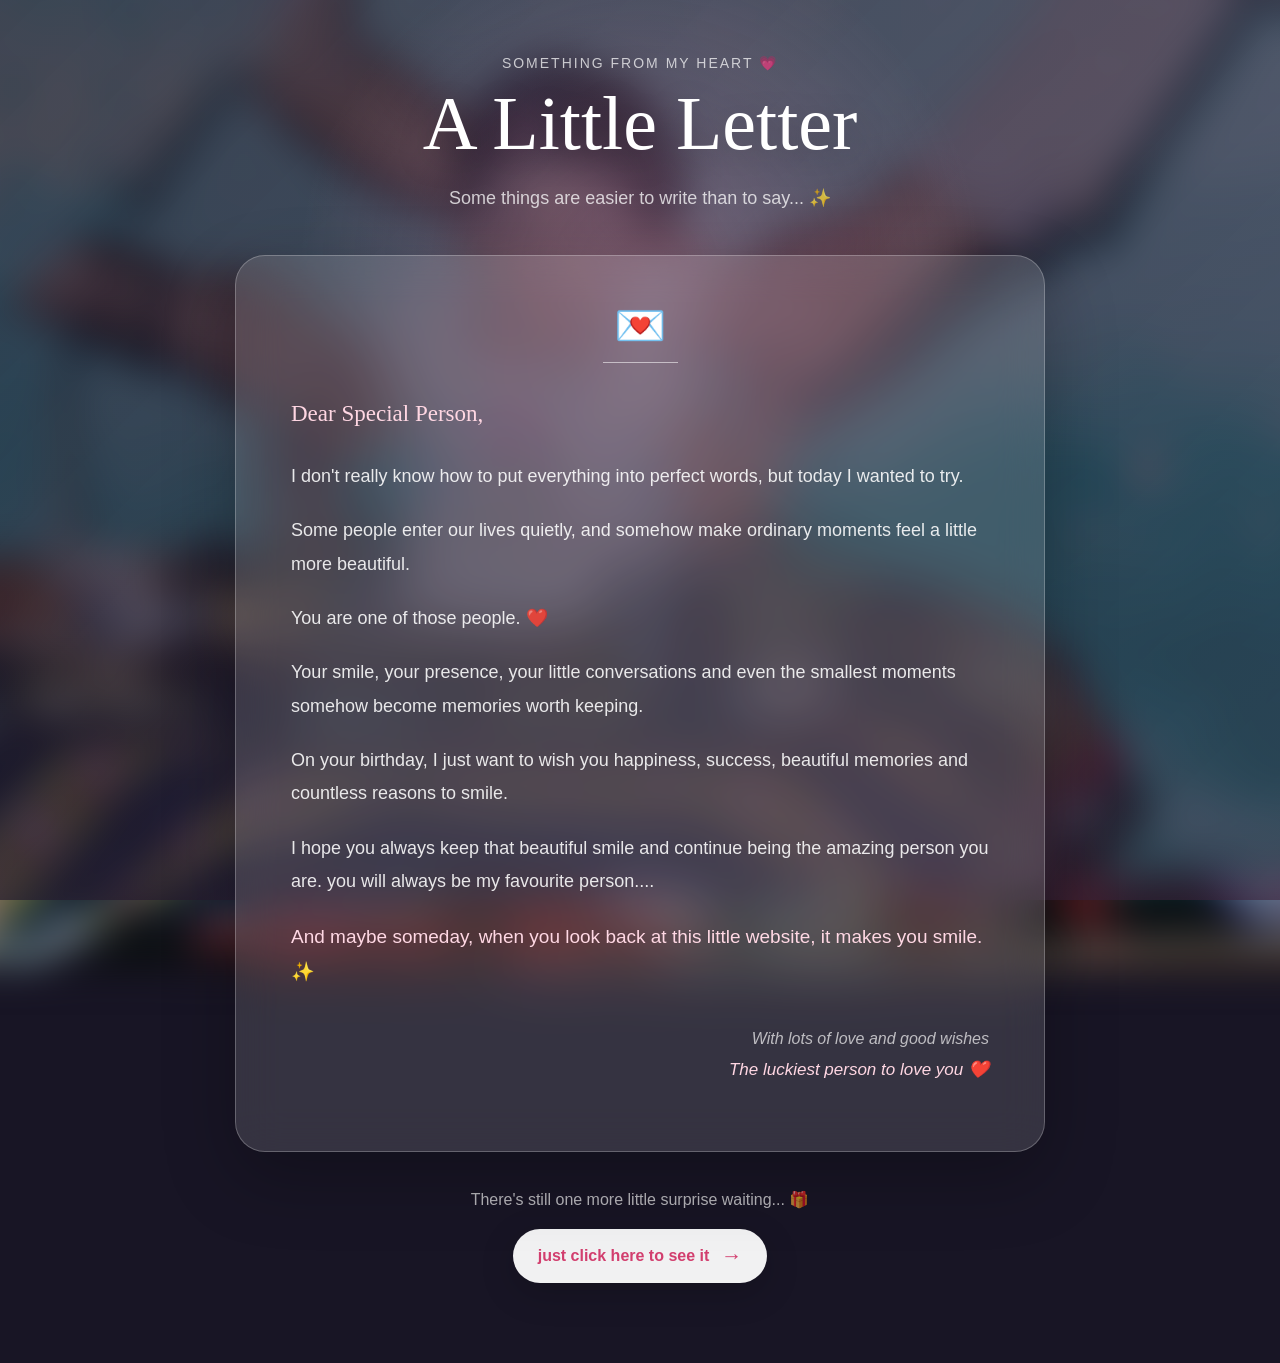
==== letter.html @ af675324 "Add files via upload" ====
<!DOCTYPE html>
<html lang="en">

<head>
    <meta charset="UTF-8">
    <meta name="viewport" content="width=device-width, initial-scale=1.0">

    <title>A Little Letter For You 💌</title>

    <link rel="stylesheet" href="style.css">
</head>

<body class="letter-page">

    <!-- Background -->
    <div class="letter-bg" style="background-image: url('images/6th.jpeg'); background-size: cover;"></div>
    <div class="letter-overlay"></div>

    <!-- Floating particles -->
    <div class="letter-particles">
        <span>♡</span>
        <span>✦</span>
        <span>♥</span>
        <span>✧</span>
        <span>♡</span>
        <span>✦</span>
        <span>♥</span>
        <span>✧</span>
        <span>♡</span>
    </div>


    <main class="letter-page-content">

        <p class="letter-small">
            Something from my heart 💗
        </p>

        <h1 class="letter-title">
            A Little Letter
        </h1>

        <p class="letter-subtitle">
            Some things are easier to write than to say... ✨
        </p>


        <!-- Letter Card -->

        <div class="letter-card-new">

            <div class="letter-top-icon">
                💌
            </div>

            <div class="letter-line"></div>

            <p class="dear-text">
                Dear Special Person,
            </p>

            <p>
                I don't really know how to put everything
                into perfect words, but today I wanted to try.
            </p>

            <p>
                Some people enter our lives quietly,
                and somehow make ordinary moments feel
                a little more beautiful.
            </p>

            <p>
                You are one of those people. ❤️
            </p>

            <p>
                Your smile, your presence, your little
                conversations and even the smallest moments
                somehow become memories worth keeping.
            </p>

            <p>
                On your birthday, I just want to wish you
                happiness, success, beautiful memories and
                countless reasons to smile.
            </p>

            <p>
                I hope you always keep that beautiful smile
                and continue being the amazing person you are.
                you will always be my favourite person....
            </p>

            <p class="special-text">
                And maybe someday, when you look back at
                this little website, it makes you smile. ✨
            </p>

            <p class="signature-new">
                With lots of love and  good wishes<br>
                <span>The luckiest person to love you ❤️</span>
            </p>

        </div>


        <!-- Continue -->

        <div class="letter-next">

            <p>
                There's still one more little surprise waiting... 🎁
            </p>

            <a href="surprise.html" class="letter-next-btn">
                just click here to see it
                <span>→</span>
            </a>

        </div>

    </main>

</body>
</html>
---- style.css ----
* {
    margin: 0;
    padding: 0;
    box-sizing: border-box;
}

body {
    min-height: 100vh;
    display: flex;
    justify-content: center;
    align-items: center;

    background: linear-gradient(135deg, #ff758c, #ff7eb3);

    font-family: Arial, sans-serif;

    color: white;
    text-align: center;
    
    overflow-x: hidden;
    overflow-y: auto;
    
}

.container {
    width: 90%;
    max-width: 700px;
}

.small-text {
    font-size: 18px;
    margin-bottom: 20px;
}

h1 {
    font-size: 70px;
    margin-bottom: 10px;
}

h2 {
    font-size: 32px;
    margin-bottom: 25px;
}

.message {
    font-size: 20px;
    line-height: 1.6;
    margin-bottom: 35px;
}

.btn {
    display: inline-block;

    padding: 15px 30px;

    background: white;
    color: #ff4f81;

    text-decoration: none;

    border-radius: 30px;

    font-size: 18px;
    font-weight: bold;

    transition: 0.3s;
}

.btn:hover {
    transform: scale(1.1);
}

/* =================================
   MEMORY STORY PAGE
================================= */

.story-page {
    min-height: 100vh;
    display: block;

    background: #f4f9ff;

    color: #30445b;

    overflow-x: hidden;
    overflow-y: auto;

    position: relative;
}


/* Main container */

.story-container {
    width: 92%;
    max-width: 1250px;

    margin: auto;

    padding: 55px 20px 80px;
}


/* Heading */

.story-subtitle {
    text-align: center;

    font-size: 18px;

    color: #8b9bad;

    margin-bottom: 10px;
}

.story-title {
    text-align: center;

    font-size: 64px;

    color: #2d435d;

    margin-bottom: 70px;

    letter-spacing: -2px;
}


/* Timeline */

.timeline {
    position: relative;
}


/* Center line */

.timeline::before {
    content: "";

    position: absolute;

    left: 50%;

    top: 0;
    bottom: 0;

    width: 2px;

    background: rgba(255, 158, 184, 0.35);

    transform: translateX(-50%);
}


/* Individual story */

.story-item {

    display: grid;

    grid-template-columns: 1fr 1fr;

    gap: 70px;

    align-items: center;

    min-height: 330px;

    position: relative;

    margin-bottom: 50px;
}


/* Reverse layout */

.story-item.reverse {
    direction: rtl;
}

.story-item.reverse > * {
    direction: ltr;
}


/* Photo */

.story-photo {
    position: relative;
    

    z-index: 2;
}

.story-photo img {

    width: 200%;

    height: 380px;
    max-width: 500px;

    object-fit: cover;

    display: block;

    border-radius: 18px;

    border: 6px solid rgba(255, 255, 255, 0.9);

    box-shadow:
        0 20px 40px rgba(63, 82, 102, 0.16);

    transition: 0.4s ease;
}

.story-photo img:hover {

    transform: scale(1.025) rotate(-1deg);

    box-shadow:
        0 25px 50px rgba(63, 82, 102, 0.22);
}


/* Content */

.story-content {

    padding: 20px 10px;

    position: relative;

    z-index: 2;
}

.story-number {

    display: inline-block;

    color: #ff9db9;

    font-size: 18px;

    font-weight: bold;

    margin-bottom: 8px;
}

.story-content h2 {

    color: #ff9fb9;

    font-size: 32px;

    margin-bottom: 12px;
}

.story-content p {

    color: #30445b;

    font-size: 18px;

    line-height: 1.7;

    max-width: 480px;
}


/* Center timeline dot */

.story-item::after {

    content: "❤";

    position: absolute;

    left: 50%;

    top: 50%;

    transform: translate(-50%, -50%);

    width: 42px;

    height: 42px;

    display: flex;

    align-items: center;

    justify-content: center;

    border-radius: 50%;

    background: #fff;

    color: #ff9fb9;

    box-shadow:
        0 8px 25px rgba(63, 82, 102, 0.13);

    font-size: 15px;

    z-index: 5;
}


/* Bottom */

.story-next {

    text-align: center;

    margin-top: 30px;
}

.story-next p {

    font-size: 21px;

    color: #094487;

    margin-bottom: 25px;
}


/* Floating petals */

.petals {

    position: fixed;

    inset: 0;

    overflow: hidden;

    pointer-events: none;

    z-index: 1;
}

.petals span {

    position: absolute;

    font-size: 25px;

    opacity: 0.65;

    animation: floatPetal linear infinite;
}


/* Different positions */

.petals span:nth-child(1) {
    left: 5%;
    animation-duration: 13s;
}

.petals span:nth-child(2) {
    left: 15%;
    animation-duration: 16s;
}

.petals span:nth-child(3) {
    left: 28%;
    animation-duration: 12s;
}

.petals span:nth-child(4) {
    left: 40%;
    animation-duration: 17s;
}

.petals span:nth-child(5) {
    left: 52%;
    animation-duration: 14s;
}

.petals span:nth-child(6) {
    left: 64%;
    animation-duration: 19s;
}

.petals span:nth-child(7) {
    left: 74%;
    animation-duration: 15s;
}

.petals span:nth-child(8) {
    left: 84%;
    animation-duration: 18s;
}

.petals span:nth-child(9) {
    left: 92%;
    animation-duration: 13s;
}

.petals span:nth-child(10) {
    left: 34%;
    animation-duration: 20s;
}


/* Animation */

@keyframes floatPetal {

    0% {
        transform:
            translateY(-100px)
            rotate(0deg);

        opacity: 0;
    }

    15% {
        opacity: 0.7;
    }

    50% {
        transform:
            translateY(50vh)
            translateX(40px)
            rotate(180deg);
    }

    100% {
        transform:
            translateY(110vh)
            translateX(-50px)
            rotate(360deg);

        opacity: 0;
    }
}


/* Mobile */

@media (max-width: 800px) {

    .story-title {
        font-size: 42px;
    }

    .timeline::before {
        display: none;
    }

    .story-item,
    .story-item.reverse {

        grid-template-columns: 1fr;

        gap: 20px;

        direction: ltr;

        margin-bottom: 60px;
    }

    .story-item::after {
        display: none;
    }

    .story-photo img {
        height: 300px;
    }

    .story-content {
        text-align: center;
    }

    .story-content p {
        margin: auto;
    }
}

/*========================
   LETTER PAGE
========================= */
.letter-container {
    width: 90%;
    max-width: 800px;
    margin: auto;
    padding: 60px 20px;
    text-align: center;
}

.letter-container h1 {
    font-size: 48px;
    margin-bottom: 35px;
}

.letter-card {
    background: rgba(255, 255, 255, 0.15);
    border-radius: 25px;
    padding: 40px;
    margin-bottom: 40px;

    backdrop-filter: blur(12px);
    -webkit-backdrop-filter: blur(12px);

    border: 1px solid rgba(255, 255, 255, 0.25);

    text-align: left;

    line-height: 1.8;
    font-size: 18px;
}

.letter-card p {
    margin-bottom: 22px;
}

.letter-card .signature {
    text-align: right;
    margin-top: 35px;
    font-style: italic;
}

@media (max-width: 700px) {

    .letter-container h1 {
        font-size: 34px;
    }

    .letter-card {
        padding: 25px;
        font-size: 16px;
    }
}

.surprise-container {
    min-height: 100vh;
    width: 90%;
    max-width: 900px;
    margin: auto;

    display: flex;
    flex-direction: column;
    justify-content: center;
    align-items: center;

    text-align: center;
}

.surprise-container h1 {
    font-size: 48px;
    margin-bottom: 10px;
}

.surprise-hint {
    font-size: 18px;
    margin-bottom: 50px;
}

/* GIFT */

.gift {
    position: relative;
    width: 180px;
    height: 170px;

    cursor: pointer;

    animation: floating 2s ease-in-out infinite;
}

.gift-box {
    position: absolute;
    bottom: 0;
    left: 15px;

    width: 150px;
    height: 115px;

    background: #ff4f81;
    border-radius: 8px;
}

.gift-lid {
    position: absolute;
    top: 35px;
    left: 5px;

    width: 170px;
    height: 35px;

    background: #ff2f6d;
    border-radius: 8px;

    transition: 0.6s;
}

.gift-ribbon {
    position: absolute;

    left: 62px;

    width: 25px;
    height: 115px;

    background: #ffd166;
}

.gift:hover {
    transform: scale(1.05);
}

.gift-message {
    display: none;

    max-width: 650px;

    margin-top: 40px;

    padding: 30px;

    background: rgba(255, 255, 255, 0.15);

    border: 1px solid rgba(255, 255, 255, 0.25);

    border-radius: 25px;

    backdrop-filter: blur(12px);
}

.gift-message.show {
    display: block;
    animation: reveal 0.8s ease;
}

.gift-message h2 {
    font-size: 35px;
    margin-bottom: 15px;
}

.gift-message p {
    font-size: 18px;
    line-height: 1.7;
    margin-bottom: 25px;
}

@keyframes floating {

    0%, 100% {
        transform: translateY(0);
    }

    50% {
        transform: translateY(-12px);
    }
}

@keyframes reveal {

    from {
        opacity: 0;
        transform: translateY(30px);
    }

    to {
        opacity: 1;
        transform: translateY(0);
    }
}

@media (max-width: 700px) {

    .surprise-container h1 {
        font-size: 34px;
    }
}

/* =========================
   FINAL PAGE
========================= */

.final-container {
    min-height: 100vh;
    width: 90%;
    max-width: 900px;
    margin: auto;

    display: flex;
    flex-direction: column;
    justify-content: center;
    align-items: center;

    text-align: center;

    padding: 60px 20px;

    position: relative;
}

.final-container h1 {
    font-size: 65px;
    margin-bottom: 10px;
}

.final-container h2 {
    font-size: 30px;
    margin-bottom: 35px;
}

.final-message {
    max-width: 700px;

    background: rgba(255, 255, 255, 0.15);

    border: 1px solid rgba(255, 255, 255, 0.25);

    border-radius: 25px;

    padding: 35px;

    backdrop-filter: blur(12px);
    -webkit-backdrop-filter: blur(12px);

    line-height: 1.8;
    font-size: 18px;
}

.final-message p {
    margin-bottom: 20px;
}

.final-message .highlight {
    font-size: 22px;
    font-weight: bold;
}

.heart {
    font-size: 70px;

    margin: 25px 0;

    animation: heartbeat 1.3s infinite;
}

.ending {
    font-size: 17px;
    margin-bottom: 25px;
    opacity: 0.9;
}

/* FLOATING HEART */

@keyframes heartbeat {

    0% {
        transform: scale(1);
    }

    25% {
        transform: scale(1.15);
    }

    40% {
        transform: scale(1);
    }

    60% {
        transform: scale(1.15);
    }

    100% {
        transform: scale(1);
    }
}

/* STARS */

.stars {
    position: absolute;
    inset: 0;
    pointer-events: none;
}

.stars span {
    position: absolute;
    font-size: 25px;
    animation: twinkle 2s infinite ease-in-out;
}

.stars span:nth-child(1) {
    top: 15%;
    left: 12%;
}

.stars span:nth-child(2) {
    top: 25%;
    right: 15%;
}

.stars span:nth-child(3) {
    bottom: 20%;
    left: 18%;
}

.stars span:nth-child(4) {
    bottom: 25%;
    right: 18%;
}

.stars span:nth-child(5) {
    top: 10%;
    left: 50%;
}

@keyframes twinkle {

    0%, 100% {
        opacity: 0.3;
        transform: scale(0.8);
    }

    50% {
        opacity: 1;
        transform: scale(1.2);
    }
}

@media (max-width: 700px) {

    .final-container h1 {
        font-size: 42px;
    }

    .final-container h2 {
        font-size: 24px;
    }

    .final-message {
        padding: 25px;
        font-size: 16px;
    }

    .final-message .highlight {
        font-size: 19px;
    }
}

/* =========================================
   PREMIUM HOME / INDEX PAGE
========================================= */

.home-page {
    min-height: 100vh;
    margin: 0;

    display: block;

    position: relative;

    

    background: #111827;
}


/* =========================================
   BLURRED BACKGROUND
========================================= */

.home-background {
    position: fixed;
    inset: -30px;

    background-image: url("../images/hero-bg.jpg");

    background-size: cover;
    background-position: center;

    filter: blur(14px);

    transform: scale(1.08);

    z-index: 0;
}


/* Dark + soft overlay */

.home-overlay {
    position: fixed;
    inset: 0;

    background:
        linear-gradient(
            135deg,
            rgba(16, 24, 40, 0.55),
            rgba(67, 40, 73, 0.35)
        );

    z-index: 1;
}


/* =========================================
   CENTER CONTENT
========================================= */

.home-content {
    position: relative;

    z-index: 5;

    min-height: 100vh;

    display: flex;

    justify-content: center;
    align-items: center;

    padding: 30px;
}


/* =========================================
   GLASS CARD
========================================= */

.home-card {
    width: min(700px, 92vw);

    padding: 55px 50px;

    text-align: center;

    border-radius: 32px;

    background:
        rgba(255, 255, 255, 0.12);

    border:
        1px solid rgba(255, 255, 255, 0.24);

    backdrop-filter: blur(22px);
    -webkit-backdrop-filter: blur(22px);

    box-shadow:
        0 25px 70px rgba(0, 0, 0, 0.28);

    animation: homeCardIn 1.2s ease;
}


/* =========================================
   SMALL TEXT
========================================= */

.home-small {
    margin: 0 0 18px;

    color: rgba(255, 255, 255, 0.82);

    font-size: 15px;

    letter-spacing: 1.5px;

    text-transform: uppercase;
}


/* =========================================
   HEART
========================================= */

.tiny-heart {
    font-size: 28px;

    color: #ffd5e0;

    margin-bottom: 8px;

    animation: heartbeat 1.8s infinite;
}


/* =========================================
   HEADING
========================================= */

.home-card h1 {
    margin: 0;

    color: #ffffff;

    font-family:
        Georgia,
        "Times New Roman",
        serif;

    font-size: clamp(48px, 7vw, 82px);

    font-weight: 600;

    line-height: 1.05;

    letter-spacing: -2px;

    text-shadow:
        0 8px 30px rgba(0, 0, 0, 0.18);
}


.home-card h2 {
    margin: 18px 0 0;

    color: #ffd8e4;

    font-size: clamp(22px, 3vw, 31px);

    font-weight: 400;
}


/* =========================================
   DIVIDER
========================================= */

.divider {

    width: 80px;
    height: 1px;

    margin: 28px auto;

    background:
        rgba(255, 255, 255, 0.65);
}


/* =========================================
   MESSAGE
========================================= */

.home-message {

    max-width: 550px;

    margin: 0 auto;

    color:
        rgba(255, 255, 255, 0.88);

    font-size: 18px;

    line-height: 1.8;
}


.home-message.second {

    margin-top: 10px;

    color:
        rgba(255, 255, 255, 0.72);
}


/* =========================================
   BUTTON
========================================= */

.home-btn {

    display: inline-flex;

    align-items: center;

    gap: 12px;

    margin-top: 35px;

    padding: 15px 24px;

    border-radius: 999px;

    color: #2d2530;

    background: rgba(255, 255, 255, 0.92);

    text-decoration: none;

    font-size: 16px;

    font-weight: 600;

    box-shadow:
        0 10px 35px rgba(0, 0, 0, 0.18);

    transition:
        transform 0.3s ease,
        box-shadow 0.3s ease,
        background 0.3s ease;
}


.home-btn:hover {

    transform:
        translateY(-4px)
        scale(1.02);

    box-shadow:
        0 16px 40px rgba(0, 0, 0, 0.25);

    background: #ffffff;
}


.btn-arrow {

    font-size: 20px;

    transition:
        transform 0.3s ease;
}


.home-btn:hover .btn-arrow {

    transform:
        translateX(5px);
}


/* =========================================
   FOOTER TEXT
========================================= */

.home-footer {

    margin-top: 30px;

    color:
        rgba(255, 255, 255, 0.58);

    font-size: 13px;

    letter-spacing: 1px;
}


/* =========================================
   FLOATING HEARTS
========================================= */

.floating-hearts {

    position: fixed;

    inset: 0;

    overflow: hidden;

    pointer-events: none;

    z-index: 3;
}


.floating-hearts span {

    position: absolute;

    bottom: -50px;

    color:
        rgba(255, 210, 225, 0.65);

    font-size: 22px;

    animation:
        floatHeart linear infinite;
}


.floating-hearts span:nth-child(1) {
    left: 7%;
    animation-duration: 12s;
    animation-delay: 0s;
}

.floating-hearts span:nth-child(2) {
    left: 19%;
    animation-duration: 16s;
    animation-delay: 3s;
}

.floating-hearts span:nth-child(3) {
    left: 33%;
    animation-duration: 13s;
    animation-delay: 5s;
}

.floating-hearts span:nth-child(4) {
    left: 47%;
    animation-duration: 18s;
    animation-delay: 1s;
}

.floating-hearts span:nth-child(5) {
    left: 61%;
    animation-duration: 14s;
    animation-delay: 4s;
}

.floating-hearts span:nth-child(6) {
    left: 73%;
    animation-duration: 17s;
    animation-delay: 2s;
}

.floating-hearts span:nth-child(7) {
    left: 84%;
    animation-duration: 15s;
    animation-delay: 6s;
}

.floating-hearts span:nth-child(8) {
    left: 93%;
    animation-duration: 12s;
    animation-delay: 7s;
}


@keyframes floatHeart {

    0% {
        transform:
            translateY(0)
            rotate(0deg);

        opacity: 0;
    }

    15% {
        opacity: 0.7;
    }

    50% {

        transform:
            translateY(-50vh)
            translateX(30px)
            rotate(25deg);
    }

    100% {

        transform:
            translateY(-110vh)
            translateX(-30px)
            rotate(-25deg);

        opacity: 0;
    }
}


/* =========================================
   BOTTOM GLOW
========================================= */

.bottom-glow {

    position: fixed;

    width: 500px;
    height: 250px;

    left: 50%;
    bottom: -180px;

    transform:
        translateX(-50%);

    background:
        rgba(255, 180, 205, 0.45);

    filter: blur(80px);

    pointer-events: none;

    z-index: 2;
}


/* =========================================
   ENTRY ANIMATION
========================================= */

@keyframes homeCardIn {

    from {

        opacity: 0;

        transform:
            translateY(30px)
            scale(0.97);
    }

    to {

        opacity: 1;

        transform:
            translateY(0)
            scale(1);
    }
}


/* =========================================
   HEARTBEAT
========================================= */

@keyframes heartbeat {

    0%, 100% {
        transform: scale(1);
    }

    15% {
        transform: scale(1.18);
    }

    30% {
        transform: scale(1);
    }

    45% {
        transform: scale(1.15);
    }
}


/* =========================================
   MOBILE
========================================= */

@media (max-width: 650px) {

    .home-content {
        padding: 18px;
    }

    .home-card {
        padding: 40px 25px;
        border-radius: 25px;
    }

    .home-message {
        font-size: 16px;
    }

    .home-small {
        font-size: 12px;
    }

    .home-btn {
        padding: 14px 20px;
    }
}* {
    margin: 0;
    padding: 0;
    box-sizing: border-box;
}

body {
    min-height: 100vh;
    display: flex;
    justify-content: center;
    align-items: center;

    background: linear-gradient(135deg, #ff758c, #ff7eb3);

    font-family: Arial, sans-serif;

    color: white;
    text-align: center;
    
    overflow-x: hidden;
    overflow-y: auto;
    
}

.container {
    width: 90%;
    max-width: 700px;
}

.small-text {
    font-size: 18px;
    margin-bottom: 20px;
}

h1 {
    font-size: 70px;
    margin-bottom: 10px;
}

h2 {
    font-size: 32px;
    margin-bottom: 25px;
}

.message {
    font-size: 20px;
    line-height: 1.6;
    margin-bottom: 35px;
}

.btn {
    display: inline-block;

    padding: 15px 30px;

    background: white;
    color: #ff4f81;

    text-decoration: none;

    border-radius: 30px;

    font-size: 18px;
    font-weight: bold;

    transition: 0.3s;
}

.btn:hover {
    transform: scale(1.1);
}

/* =================================
   MEMORY STORY PAGE
================================= */

.story-page {
    min-height: 100vh;
    display: block;

    background: #f4f9ff;

    color: #30445b;

    overflow-x: hidden;
    overflow-y: auto;

    position: relative;
}


/* Main container */

.story-container {
    width: 92%;
    max-width: 1250px;

    margin: auto;

    padding: 55px 20px 80px;
}


/* Heading */

.story-subtitle {
    text-align: center;

    font-size: 18px;

    color: #8b9bad;

    margin-bottom: 10px;
}

.story-title {
    text-align: center;

    font-size: 64px;

    color: #2d435d;

    margin-bottom: 70px;

    letter-spacing: -2px;
}


/* Timeline */

.timeline {
    position: relative;
}


/* Center line */

.timeline::before {
    content: "";

    position: absolute;

    left: 50%;

    top: 0;
    bottom: 0;

    width: 2px;

    background: rgba(255, 158, 184, 0.35);

    transform: translateX(-50%);
}


/* Individual story */

.story-item {

    display: grid;

    grid-template-columns: 1fr 1fr;

    gap: 70px;

    align-items: center;

    min-height: 330px;

    position: relative;

    margin-bottom: 50px;
}


/* Reverse layout */

.story-item.reverse {
    direction: rtl;
}

.story-item.reverse > * {
    direction: ltr;
}


/* Photo */

.story-photo {
    position: relative;

    z-index: 2;
}

.story-photo img {

    width: 100%;

    height: 280px;

    object-fit: cover;

    display: block;

    border-radius: 18px;

    border: 6px solid rgba(255, 255, 255, 0.9);

    box-shadow:
        0 20px 40px rgba(63, 82, 102, 0.16);

    transition: 0.4s ease;
}

.story-photo img:hover {

    transform: scale(1.025) rotate(-1deg);

    box-shadow:
        0 25px 50px rgba(63, 82, 102, 0.22);
}


/* Content */

.story-content {

    padding: 20px 10px;

    position: relative;

    z-index: 2;
}

.story-number {

    display: inline-block;

    color: #ff9db9;

    font-size: 18px;

    font-weight: bold;

    margin-bottom: 8px;
}

.story-content h2 {

    color: #ff9fb9;

    font-size: 32px;

    margin-bottom: 12px;
}

.story-content p {

    color: #30445b;

    font-size: 18px;

    line-height: 1.7;

    max-width: 480px;
}


/* Center timeline dot */

.story-item::after {

    content: "❤";

    position: absolute;

    left: 50%;

    top: 50%;

    transform: translate(-50%, -50%);

    width: 42px;

    height: 42px;

    display: flex;

    align-items: center;

    justify-content: center;

    border-radius: 50%;

    background: #fff;

    color: #ff9fb9;

    box-shadow:
        0 8px 25px rgba(63, 82, 102, 0.13);

    font-size: 15px;

    z-index: 5;
}


/* Bottom */

.story-next {

    text-align: center;

    margin-top: 30px;
}

.story-next p {

    font-size: 21px;

    color: #60758d;

    margin-bottom: 25px;
}


/* Floating petals */

.petals {

    position: fixed;

    inset: 0;

    overflow: hidden;

    pointer-events: none;

    z-index: 1;
}

.petals span {

    position: absolute;

    font-size: 25px;

    opacity: 0.65;

    animation: floatPetal linear infinite;
}


/* Different positions */

.petals span:nth-child(1) {
    left: 5%;
    animation-duration: 13s;
}

.petals span:nth-child(2) {
    left: 15%;
    animation-duration: 16s;
}

.petals span:nth-child(3) {
    left: 28%;
    animation-duration: 12s;
}

.petals span:nth-child(4) {
    left: 40%;
    animation-duration: 17s;
}

.petals span:nth-child(5) {
    left: 52%;
    animation-duration: 14s;
}

.petals span:nth-child(6) {
    left: 64%;
    animation-duration: 19s;
}

.petals span:nth-child(7) {
    left: 74%;
    animation-duration: 15s;
}

.petals span:nth-child(8) {
    left: 84%;
    animation-duration: 18s;
}

.petals span:nth-child(9) {
    left: 92%;
    animation-duration: 13s;
}

.petals span:nth-child(10) {
    left: 34%;
    animation-duration: 20s;
}


/* Animation */

@keyframes floatPetal {

    0% {
        transform:
            translateY(-100px)
            rotate(0deg);

        opacity: 0;
    }

    15% {
        opacity: 0.7;
    }

    50% {
        transform:
            translateY(50vh)
            translateX(40px)
            rotate(180deg);
    }

    100% {
        transform:
            translateY(110vh)
            translateX(-50px)
            rotate(360deg);

        opacity: 0;
    }
}


/* Mobile */

@media (max-width: 800px) {

    .story-title {
        font-size: 42px;
    }

    .timeline::before {
        display: none;
    }

    .story-item,
    .story-item.reverse {

        grid-template-columns: 1fr;

        gap: 20px;

        direction: ltr;

        margin-bottom: 60px;
    }

    .story-item::after {
        display: none;
    }

    .story-photo img {
        height: 300px;
    }

    .story-content {
        text-align: center;
    }

    .story-content p {
        margin: auto;
    }
}

/*========================
   LETTER PAGE
========================= */
.letter-container {
    width: 90%;
    max-width: 800px;
    margin: auto;
    padding: 60px 20px;
    text-align: center;
}

.letter-container h1 {
    font-size: 48px;
    margin-bottom: 35px;
}

.letter-card {
    background: rgba(255, 255, 255, 0.15);
    border-radius: 25px;
    padding: 40px;
    margin-bottom: 40px;

    backdrop-filter: blur(12px);
    -webkit-backdrop-filter: blur(12px);

    border: 1px solid rgba(255, 255, 255, 0.25);

    text-align: left;

    line-height: 1.8;
    font-size: 18px;
}

.letter-card p {
    margin-bottom: 22px;
}

.letter-card .signature {
    text-align: right;
    margin-top: 35px;
    font-style: italic;
}

@media (max-width: 700px) {

    .letter-container h1 {
        font-size: 34px;
    }

    .letter-card {
        padding: 25px;
        font-size: 16px;
    }
}

.surprise-container {
    min-height: 100vh;
    width: 90%;
    max-width: 900px;
    margin: auto;

    display: flex;
    flex-direction: column;
    justify-content: center;
    align-items: center;

    text-align: center;
}

.surprise-container h1 {
    font-size: 48px;
    margin-bottom: 10px;
}

.surprise-hint {
    font-size: 18px;
    margin-bottom: 50px;
}

/* GIFT */

.gift {
    position: relative;
    width: 180px;
    height: 170px;

    cursor: pointer;

    animation: floating 2s ease-in-out infinite;
}

.gift-box {
    position: absolute;
    bottom: 0;
    left: 15px;

    width: 150px;
    height: 115px;

    background: #ff4f81;
    border-radius: 8px;
}

.gift-lid {
    position: absolute;
    top: 35px;
    left: 5px;

    width: 170px;
    height: 35px;

    background: #ff2f6d;
    border-radius: 8px;

    transition: 0.6s;
}

.gift-ribbon {
    position: absolute;

    left: 62px;

    width: 25px;
    height: 115px;

    background: #ffd166;
}

.gift:hover {
    transform: scale(1.05);
}

.gift-message {
    display: none;

    max-width: 650px;

    margin-top: 40px;

    padding: 30px;

    background: rgba(255, 255, 255, 0.15);

    border: 1px solid rgba(255, 255, 255, 0.25);

    border-radius: 25px;

    backdrop-filter: blur(12px);
}

.gift-message.show {
    display: block;
    animation: reveal 0.8s ease;
}

.gift-message h2 {
    font-size: 35px;
    margin-bottom: 15px;
}

.gift-message p {
    font-size: 18px;
    line-height: 1.7;
    margin-bottom: 25px;
}

@keyframes floating {

    0%, 100% {
        transform: translateY(0);
    }

    50% {
        transform: translateY(-12px);
    }
}

@keyframes reveal {

    from {
        opacity: 0;
        transform: translateY(30px);
    }

    to {
        opacity: 1;
        transform: translateY(0);
    }
}

@media (max-width: 700px) {

    .surprise-container h1 {
        font-size: 34px;
    }
}

/* =========================
   FINAL PAGE
========================= */

.final-container {
    min-height: 100vh;
    width: 90%;
    max-width: 900px;
    margin: auto;

    display: flex;
    flex-direction: column;
    justify-content: center;
    align-items: center;

    text-align: center;

    padding: 60px 20px;

    position: relative;
}

.final-container h1 {
    font-size: 65px;
    margin-bottom: 10px;
}

.final-container h2 {
    font-size: 30px;
    margin-bottom: 35px;
}

.final-message {
    max-width: 700px;

    background: rgba(255, 255, 255, 0.15);

    border: 1px solid rgba(255, 255, 255, 0.25);

    border-radius: 25px;

    padding: 35px;

    backdrop-filter: blur(12px);
    -webkit-backdrop-filter: blur(12px);

    line-height: 1.8;
    font-size: 18px;
}

.final-message p {
    margin-bottom: 20px;
}

.final-message .highlight {
    font-size: 22px;
    font-weight: bold;
}

.heart {
    font-size: 70px;

    margin: 25px 0;

    animation: heartbeat 1.3s infinite;
}

.ending {
    font-size: 17px;
    margin-bottom: 25px;
    opacity: 0.9;
}

/* FLOATING HEART */

@keyframes heartbeat {

    0% {
        transform: scale(1);
    }

    25% {
        transform: scale(1.15);
    }

    40% {
        transform: scale(1);
    }

    60% {
        transform: scale(1.15);
    }

    100% {
        transform: scale(1);
    }
}

/* STARS */

.stars {
    position: absolute;
    inset: 0;
    pointer-events: none;
}

.stars span {
    position: absolute;
    font-size: 25px;
    animation: twinkle 2s infinite ease-in-out;
}

.stars span:nth-child(1) {
    top: 15%;
    left: 12%;
}

.stars span:nth-child(2) {
    top: 25%;
    right: 15%;
}

.stars span:nth-child(3) {
    bottom: 20%;
    left: 18%;
}

.stars span:nth-child(4) {
    bottom: 25%;
    right: 18%;
}

.stars span:nth-child(5) {
    top: 10%;
    left: 50%;
}

@keyframes twinkle {

    0%, 100% {
        opacity: 0.3;
        transform: scale(0.8);
    }

    50% {
        opacity: 1;
        transform: scale(1.2);
    }
}

@media (max-width: 700px) {

    .final-container h1 {
        font-size: 42px;
    }

    .final-container h2 {
        font-size: 24px;
    }

    .final-message {
        padding: 25px;
        font-size: 16px;
    }

    .final-message .highlight {
        font-size: 19px;
    }
}

/* =========================================
   PREMIUM HOME / INDEX PAGE
========================================= */

.home-page {
    min-height: 100vh;
    margin: 0;

    display: block;

    position: relative;

    

    background: #111827;
}


/* =========================================
   BLURRED BACKGROUND
========================================= */

.home-background {
    position: fixed;
    inset: -30px;

    background-image: url("../images/hero-bg.jpg");

    background-size: cover;
    background-position: center;

    filter: blur(14px);

    transform: scale(1.08);

    z-index: 0;
}


/* Dark + soft overlay */

.home-overlay {
    position: fixed;
    inset: 0;

    background:
        linear-gradient(
            135deg,
            rgba(16, 24, 40, 0.55),
            rgba(67, 40, 73, 0.35)
        );

    z-index: 1;
}


/* =========================================
   CENTER CONTENT
========================================= */

.home-content {
    position: relative;

    z-index: 5;

    min-height: 100vh;

    display: flex;

    justify-content: center;
    align-items: center;

    padding: 30px;
}


/* =========================================
   GLASS CARD
========================================= */

.home-card {
    width: min(700px, 92vw);

    padding: 55px 50px;

    text-align: center;

    border-radius: 32px;

    background:
        rgba(255, 255, 255, 0.12);

    border:
        1px solid rgba(255, 255, 255, 0.24);

    backdrop-filter: blur(22px);
    -webkit-backdrop-filter: blur(22px);

    box-shadow:
        0 25px 70px rgba(0, 0, 0, 0.28);

    animation: homeCardIn 1.2s ease;
}


/* =========================================
   SMALL TEXT
========================================= */

.home-small {
    margin: 0 0 18px;

    color: rgba(255, 255, 255, 0.82);

    font-size: 15px;

    letter-spacing: 1.5px;

    text-transform: uppercase;
}


/* =========================================
   HEART
========================================= */

.tiny-heart {
    font-size: 28px;

    color: #ffd5e0;

    margin-bottom: 8px;

    animation: heartbeat 1.8s infinite;
}


/* =========================================
   HEADING
========================================= */

.home-card h1 {
    margin: 0;

    color: #ffffff;

    font-family:
        Georgia,
        "Times New Roman",
        serif;

    font-size: clamp(48px, 7vw, 82px);

    font-weight: 600;

    line-height: 1.05;

    letter-spacing: -2px;

    text-shadow:
        0 8px 30px rgba(0, 0, 0, 0.18);
}


.home-card h2 {
    margin: 18px 0 0;

    color: #ffd8e4;

    font-size: clamp(22px, 3vw, 31px);

    font-weight: 400;
}


/* =========================================
   DIVIDER
========================================= */

.divider {

    width: 80px;
    height: 1px;

    margin: 28px auto;

    background:
        rgba(255, 255, 255, 0.65);
}


/* =========================================
   MESSAGE
========================================= */

.home-message {

    max-width: 550px;

    margin: 0 auto;

    color:
        rgba(255, 255, 255, 0.88);

    font-size: 18px;

    line-height: 1.8;
}


.home-message.second {

    margin-top: 10px;

    color:
        rgba(255, 255, 255, 0.72);
}


/* =========================================
   BUTTON
========================================= */

.home-btn {

    display: inline-flex;

    align-items: center;

    gap: 12px;

    margin-top: 35px;

    padding: 15px 24px;

    border-radius: 999px;

    color: #2d2530;

    background: rgba(255, 255, 255, 0.92);

    text-decoration: none;

    font-size: 16px;

    font-weight: 600;

    box-shadow:
        0 10px 35px rgba(0, 0, 0, 0.18);

    transition:
        transform 0.3s ease,
        box-shadow 0.3s ease,
        background 0.3s ease;
}


.home-btn:hover {

    transform:
        translateY(-4px)
        scale(1.02);

    box-shadow:
        0 16px 40px rgba(0, 0, 0, 0.25);

    background: #ffffff;
}


.btn-arrow {

    font-size: 20px;

    transition:
        transform 0.3s ease;
}


.home-btn:hover .btn-arrow {

    transform:
        translateX(5px);
}


/* =========================================
   FOOTER TEXT
========================================= */

.home-footer {

    margin-top: 30px;

    color:
        rgba(255, 255, 255, 0.58);

    font-size: 13px;

    letter-spacing: 1px;
}


/* =========================================
   FLOATING HEARTS
========================================= */

.floating-hearts {

    position: fixed;

    inset: 0;

    overflow: hidden;

    pointer-events: none;

    z-index: 3;
}


.floating-hearts span {

    position: absolute;

    bottom: -50px;

    color:
        rgba(255, 210, 225, 0.65);

    font-size: 22px;

    animation:
        floatHeart linear infinite;
}


.floating-hearts span:nth-child(1) {
    left: 7%;
    animation-duration: 12s;
    animation-delay: 0s;
}

.floating-hearts span:nth-child(2) {
    left: 19%;
    animation-duration: 16s;
    animation-delay: 3s;
}

.floating-hearts span:nth-child(3) {
    left: 33%;
    animation-duration: 13s;
    animation-delay: 5s;
}

.floating-hearts span:nth-child(4) {
    left: 47%;
    animation-duration: 18s;
    animation-delay: 1s;
}

.floating-hearts span:nth-child(5) {
    left: 61%;
    animation-duration: 14s;
    animation-delay: 4s;
}

.floating-hearts span:nth-child(6) {
    left: 73%;
    animation-duration: 17s;
    animation-delay: 2s;
}

.floating-hearts span:nth-child(7) {
    left: 84%;
    animation-duration: 15s;
    animation-delay: 6s;
}

.floating-hearts span:nth-child(8) {
    left: 93%;
    animation-duration: 12s;
    animation-delay: 7s;
}


@keyframes floatHeart {

    0% {
        transform:
            translateY(0)
            rotate(0deg);

        opacity: 0;
    }

    15% {
        opacity: 0.7;
    }

    50% {

        transform:
            translateY(-50vh)
            translateX(30px)
            rotate(25deg);
    }

    100% {

        transform:
            translateY(-110vh)
            translateX(-30px)
            rotate(-25deg);

        opacity: 0;
    }
}


/* =========================================
   BOTTOM GLOW
========================================= */

.bottom-glow {

    position: fixed;

    width: 500px;
    height: 250px;

    left: 50%;
    bottom: -180px;

    transform:
        translateX(-50%);

    background:
        rgba(255, 180, 205, 0.45);

    filter: blur(80px);

    pointer-events: none;

    z-index: 2;
}


/* =========================================
   ENTRY ANIMATION
========================================= */

@keyframes homeCardIn {

    from {

        opacity: 0;

        transform:
            translateY(30px)
            scale(0.97);
    }

    to {

        opacity: 1;

        transform:
            translateY(0)
            scale(1);
    }
}


/* =========================================
   HEARTBEAT
========================================= */

@keyframes heartbeat {

    0%, 100% {
        transform: scale(1);
    }

    15% {
        transform: scale(1.18);
    }

    30% {
        transform: scale(1);
    }

    45% {
        transform: scale(1.15);
    }
}


/* =========================================
   MOBILE
========================================= */

@media (max-width: 650px) {

    .home-content {
        padding: 18px;
    }

    .home-card {
        padding: 40px 25px;
        border-radius: 25px;
    }

    .home-message {
        font-size: 16px;
    }

    .home-small {
        font-size: 12px;
    }

    .home-btn {
        padding: 14px 20px;
    }
}

/* =====================================
   PREMIUM SURPRISE PAGE
===================================== */

.surprise-page {

    min-height: 100vh;

    margin: 0;

    position: relative;

    display: block;

    overflow-x: hidden;
    overflow-y: auto;

    color: white;

    background: #161225;
}


/* =====================================
   BACKGROUND
===================================== */

.surprise-bg {

    position: fixed;

    inset: -30px;

    background-image:
        url("../images/hero-bg.jpg");

    background-size: cover;
    background-position: center;

    filter: blur(18px);

    transform: scale(1.08);

    z-index: 0;
}


.surprise-overlay {

    position: fixed;

    inset: 0;

    background:
        radial-gradient(
            circle at 50% 35%,
            rgba(255, 145, 183, 0.28),
            transparent 35%
        ),

        linear-gradient(
            135deg,
            rgba(18, 16, 34, 0.72),
            rgba(54, 28, 55, 0.60)
        );

    z-index: 1;
}


/* =====================================
   PARTICLES
===================================== */

.surprise-particles {

    position: fixed;

    inset: 0;

    overflow: hidden;

    pointer-events: none;

    z-index: 2;
}


.surprise-particles span {

    position: absolute;

    bottom: -40px;

    color:
        rgba(255, 220, 232, 0.70);

    font-size: 22px;

    animation:
        surpriseFloat 12s linear infinite;
}


.surprise-particles span:nth-child(1) {
    left: 6%;
    animation-duration: 11s;
}

.surprise-particles span:nth-child(2) {
    left: 18%;
    animation-duration: 15s;
}

.surprise-particles span:nth-child(3) {
    left: 29%;
    animation-duration: 13s;
}

.surprise-particles span:nth-child(4) {
    left: 41%;
    animation-duration: 17s;
}

.surprise-particles span:nth-child(5) {
    left: 52%;
    animation-duration: 12s;
}

.surprise-particles span:nth-child(6) {
    left: 63%;
    animation-duration: 16s;
}

.surprise-particles span:nth-child(7) {
    left: 73%;
    animation-duration: 14s;
}

.surprise-particles span:nth-child(8) {
    left: 82%;
    animation-duration: 18s;
}

.surprise-particles span:nth-child(9) {
    left: 91%;
    animation-duration: 13s;
}

.surprise-particles span:nth-child(10) {
    left: 35%;
    animation-duration: 20s;
}


@keyframes surpriseFloat {

    0% {

        transform:
            translateY(0)
            rotate(0deg);

        opacity: 0;
    }

    15% {
        opacity: 0.8;
    }

    50% {

        transform:
            translateY(-50vh)
            translateX(35px)
            rotate(180deg);
    }

    100% {

        transform:
            translateY(-110vh)
            translateX(-30px)
            rotate(360deg);

        opacity: 0;
    }
}


/* =====================================
   MAIN
===================================== */

.surprise-content {

    position: relative;

    z-index: 5;

    min-height: 100vh;

    width: min(900px, 92vw);

    margin: auto;

    padding:
        55px 20px 80px;

    text-align: center;
}


/* =====================================
   TEXT
===================================== */

.surprise-small {

    margin: 0 0 15px;

    color:
        rgba(255, 255, 255, 0.78);

    letter-spacing: 2px;

    font-size: 14px;

    text-transform: uppercase;
}


.surprise-content h1 {

    margin: 0;

    font-family:
        Georgia,
        "Times New Roman",
        serif;

    font-size:
        clamp(45px, 7vw, 76px);

    line-height: 1.05;

    font-weight: 500;

    text-shadow:
        0 10px 40px rgba(0, 0, 0, 0.25);
}


.surprise-subtitle {

    margin: 22px 0 45px;

    color:
        rgba(255, 255, 255, 0.75);

    font-size: 18px;
}


/* =====================================
   GIFT AREA
===================================== */

.gift-area {

    display: flex;

    flex-direction: column;

    align-items: center;
}


.gift-wrapper {

    position: relative;

    width: 220px;

    height: 220px;

    display: flex;

    justify-content: center;

    align-items: center;

    cursor: pointer;

    animation:
        giftFloat 2.8s ease-in-out infinite;
}


@keyframes giftFloat {

    0%, 100% {

        transform:
            translateY(0);
    }

    50% {

        transform:
            translateY(-14px);
    }
}


/* =====================================
   GLOW
===================================== */

.gift-glow {

    position: absolute;

    width: 180px;

    height: 180px;

    background:
        rgba(255, 140, 180, 0.45);

    filter: blur(40px);

    border-radius: 50%;
}


/* =====================================
   GIFT
===================================== */

.gift {

    position: relative;

    width: 155px;

    height: 145px;

    z-index: 3;
}


.gift-body {

    position: absolute;

    left: 12px;

    bottom: 0;

    width: 131px;

    height: 105px;

    border-radius: 12px;

    background:
        linear-gradient(
            135deg,
            #ff477c,
            #d92e67
        );

    box-shadow:
        0 25px 40px rgba(0, 0, 0, 0.25);

    overflow: hidden;
}


.gift-lid {

    position: absolute;

    left: 0;

    top: 20px;

    width: 155px;

    height: 35px;

    border-radius: 10px;

    background:
        linear-gradient(
            135deg,
            #ff6594,
            #ec356d
        );

    box-shadow:
        0 12px 22px rgba(0, 0, 0, 0.20);

    z-index: 5;

    transition:
        transform 0.8s cubic-bezier(.17,.67,.35,1.3);
}


.ribbon-horizontal {

    position: absolute;

    width: 100%;

    height: 10px;

    top: 12px;

    background:
        #ffd86b;
}


.ribbon-vertical {

    position: absolute;

    left: 54px;

    width: 24px;

    height: 100%;

    background:
        linear-gradient(
            90deg,
            #ffd86b,
            #ffe89b
        );
}


/* =====================================
   GIFT OPEN STATE
===================================== */

.gift-wrapper.opened .gift-lid {

    transform:
        translateY(-62px)
        rotate(-8deg);
}


.gift-wrapper.opened {

    animation: none;
}


/* =====================================
   CLICK TEXT
===================================== */

.click-text {

    margin-top: 5px;

    color:
        rgba(255, 255, 255, 0.78);

    font-size: 15px;

    letter-spacing: 1px;

    animation:
        softPulse 1.8s infinite;
}


@keyframes softPulse {

    0%, 100% {
        opacity: 0.6;
    }

    50% {
        opacity: 1;
    }
}


/* =====================================
   SPARKLES
===================================== */

.sparkles {

    position: fixed;

    inset: 0;

    pointer-events: none;

    z-index: 10;
}


.sparkles span {

    position: absolute;

    left: 50%;

    top: 45%;

    opacity: 0;

    font-size: 28px;
}


.sparkles.show span:nth-child(1) {
    animation: burst1 1.2s forwards;
}

.sparkles.show span:nth-child(2) {
    animation: burst2 1.3s forwards;
}

.sparkles.show span:nth-child(3) {
    animation: burst3 1.1s forwards;
}

.sparkles.show span:nth-child(4) {
    animation: burst4 1.4s forwards;
}

.sparkles.show span:nth-child(5) {
    animation: burst5 1.2s forwards;
}

.sparkles.show span:nth-child(6) {
    animation: burst6 1.3s forwards;
}


@keyframes burst1 {

    to {
        transform:
            translate(-180px, -150px)
            scale(1.4);

        opacity: 0;
    }

    20% {
        opacity: 1;
    }
}

@keyframes burst2 {

    to {
        transform:
            translate(170px, -130px)
            scale(1.3);

        opacity: 0;
    }

    20% {
        opacity: 1;
    }
}

@keyframes burst3 {

    to {
        transform:
            translate(-210px, 30px)
            scale(1.4);

        opacity: 0;
    }

    20% {
        opacity: 1;
    }
}

@keyframes burst4 {

    to {
        transform:
            translate(210px, 30px)
            scale(1.4);

        opacity: 0;
    }

    20% {
        opacity: 1;
    }
}

@keyframes burst5 {

    to {
        transform:
            translate(-120px, 150px)
            scale(1.3);

        opacity: 0;
    }

    20% {
        opacity: 1;
    }
}

@keyframes burst6 {

    to {
        transform:
            translate(120px, 150px)
            scale(1.3);

        opacity: 0;
    }

    20% {
        opacity: 1;
    }
}


/* =====================================
   MESSAGE
===================================== */

.surprise-message {

    display: none;

    width: min(670px, 100%);

    margin:
        45px auto 0;

    padding: 38px;

    border-radius: 30px;

    background:
        rgba(255, 255, 255, 0.12);

    border:
        1px solid rgba(255, 255, 255, 0.25);

    backdrop-filter:
        blur(22px);

    -webkit-backdrop-filter:
        blur(22px);

    box-shadow:
        0 25px 65px rgba(0, 0, 0, 0.25);

    animation:
        messageReveal 0.9s ease;
}


.surprise-message.show {

    display: block;
}


.message-icon {

    font-size: 45px;

    margin-bottom: 5px;
}


.message-small {

    margin: 0 0 5px;

    color:
        rgba(255, 255, 255, 0.65);

    font-size: 14px;

    letter-spacing: 1px;
}


.surprise-message h2 {

    margin: 0;

    font-family:
        Georgia,
        serif;

    font-size: 42px;

    color: #fff;
}


.message-line {

    width: 65px;

    height: 1px;

    margin: 20px auto;

    background:
        rgba(255, 255, 255, 0.7);
}


.surprise-message > p {

    max-width: 550px;

    margin:
        0 auto 18px;

    color:
        rgba(255, 255, 255, 0.88);

    font-size: 18px;

    line-height: 1.8;
}


.surprise-message .special-line {

    color:
        #ffd5e2;

    font-size: 19px;

    font-weight: 600;
}


/* =====================================
   BUTTON
===================================== */

.last-surprise-btn {

    display: inline-flex;

    align-items: center;

    gap: 10px;

    margin-top: 15px;

    padding:
        15px 25px;

    border-radius: 999px;

    background:
        rgba(255, 255, 255, 0.95);

    color:
        #db3e70;

    text-decoration: none;

    font-weight: 600;

    box-shadow:
        0 10px 30px rgba(0, 0, 0, 0.18);

    transition:
        0.3s ease;
}


.last-surprise-btn:hover {

    transform:
        translateY(-4px);

    box-shadow:
        0 15px 38px rgba(0, 0, 0, 0.25);
}


@keyframes messageReveal {

    from {

        opacity: 0;

        transform:
            translateY(35px)
            scale(0.96);
    }

    to {

        opacity: 1;

        transform:
            translateY(0)
            scale(1);
    }
}


/* =====================================
   MOBILE
===================================== */

@media (max-width: 650px) {

    .surprise-content {

        padding:
            40px 15px 60px;
    }

    .surprise-content h1 {

        font-size: 42px;
    }

    .surprise-subtitle {

        font-size: 16px;

        margin-bottom: 35px;
    }

    .gift-wrapper {

        transform: scale(0.90);
    }

    .surprise-message {

        padding: 28px 20px;
    }

    .surprise-message h2 {

        font-size: 34px;
    }

    .surprise-message > p {

        font-size: 16px;
    }
}

/* =================================
   SURPRISE VIDEO
================================= */

.surprise-video {
    width: 100%;
    max-width: 750px;
    margin: 40px auto 30px;
}

.surprise-video video {
    width: 100%;
    aspect-ratio: 16 / 10;
    object-fit: cover;
    display: block;
    border-radius: 22px;
    border: 1px solid rgba(255, 255, 255, 0.25);
    box-shadow: 0 20px 50px rgba(0, 0, 0, 0.25);
}

.video-title {
    color: rgba(255, 255, 255, 0.85);
    font-size: 17px;
    margin-bottom: 15px;
}


@media (max-width: 650px) {

    .surprise-video {
        max-width: 100%;
    }

    .video-title {
        font-size: 15px;
    }

    .surprise-video video {
        border-radius: 16px;
    }
}

/* ==========================================
   PREMIUM LETTER PAGE
========================================== */

.letter-page {

    min-height: 100vh;

    margin: 0;

    display: block;

    position: relative;

    overflow-x: hidden;
    overflow-y: auto;

    background: #181525;

    color: white;
}


/* Background */

.letter-bg {

    position: fixed;

    inset: -30px;

    background-image:
        url("../images/hero-bg.jpg");

    background-size: cover;

    background-position: center;

    filter: blur(18px);

    transform: scale(1.08);

    z-index: 0;
}


/* Overlay */

.letter-overlay {

    position: fixed;

    inset: 0;

    background:
        radial-gradient(
            circle at 50% 30%,
            rgba(255, 171, 203, 0.28),
            transparent 38%
        ),

        linear-gradient(
            135deg,
            rgba(19, 17, 34, 0.72),
            rgba(62, 37, 61, 0.62)
        );

    z-index: 1;
}


/* Floating particles */

.letter-particles {

    position: fixed;

    inset: 0;

    overflow: hidden;

    pointer-events: none;

    z-index: 2;
}


.letter-particles span {

    position: absolute;

    bottom: -40px;

    color:
        rgba(255, 220, 232, 0.65);

    font-size: 22px;

    animation:
        letterFloat 13s linear infinite;
}


.letter-particles span:nth-child(1) {
    left: 7%;
    animation-duration: 12s;
}

.letter-particles span:nth-child(2) {
    left: 18%;
    animation-duration: 17s;
}

.letter-particles span:nth-child(3) {
    left: 29%;
    animation-duration: 14s;
}

.letter-particles span:nth-child(4) {
    left: 41%;
    animation-duration: 19s;
}

.letter-particles span:nth-child(5) {
    left: 53%;
    animation-duration: 13s;
}

.letter-particles span:nth-child(6) {
    left: 65%;
    animation-duration: 17s;
}

.letter-particles span:nth-child(7) {
    left: 76%;
    animation-duration: 15s;
}

.letter-particles span:nth-child(8) {
    left: 86%;
    animation-duration: 18s;
}

.letter-particles span:nth-child(9) {
    left: 94%;
    animation-duration: 12s;
}


@keyframes letterFloat {

    0% {

        transform:
            translateY(0)
            rotate(0deg);

        opacity: 0;
    }

    15% {
        opacity: 0.75;
    }

    50% {

        transform:
            translateY(-50vh)
            translateX(30px)
            rotate(180deg);
    }

    100% {

        transform:
            translateY(-110vh)
            translateX(-30px)
            rotate(360deg);

        opacity: 0;
    }
}


/* Main */

.letter-page-content {

    position: relative;

    z-index: 5;

    width: min(850px, 92vw);

    margin: auto;

    padding:
        55px 20px 80px;

    text-align: center;
}


/* Heading */

.letter-small {

    margin: 0 0 13px;

    color:
        rgba(255,255,255,0.72);

    font-size: 14px;

    text-transform: uppercase;

    letter-spacing: 2px;
}


.letter-title {

    margin: 0;

    color: white;

    font-family:
        Georgia,
        "Times New Roman",
        serif;

    font-size:
        clamp(50px, 7vw, 76px);

    font-weight: 500;

    line-height: 1.05;

    text-shadow:
        0 10px 35px rgba(0,0,0,0.25);
}


.letter-subtitle {

    margin:
        20px auto 42px;

    max-width: 600px;

    color:
        rgba(255,255,255,0.75);

    font-size: 18px;

    line-height: 1.6;
}


/* Letter card */

.letter-card-new {

    position: relative;

    width: 100%;

    padding:
        45px 55px;

    text-align: left;

    border-radius: 30px;

    background:
        rgba(255,255,255,0.13);

    border:
        1px solid rgba(255,255,255,0.24);

    backdrop-filter:
        blur(22px);

    -webkit-backdrop-filter:
        blur(22px);

    box-shadow:
        0 25px 70px rgba(0,0,0,0.25);

    animation:
        letterAppear 1s ease;
}


/* Top icon */

.letter-top-icon {

    text-align: center;

    font-size: 42px;

    margin-bottom: 12px;
}


/* Decorative line */

.letter-line {

    width: 75px;

    height: 1px;

    margin:
        0 auto 30px;

    background:
        rgba(255,255,255,0.55);
}


/* Text */

.letter-card-new p {

    margin-bottom: 21px;

    color:
        rgba(255,255,255,0.88);

    font-size: 18px;

    line-height: 1.85;
}


.letter-card-new .dear-text {

    color: #ffd7e3;

    font-family:
        Georgia,
        serif;

    font-size: 23px;

    margin-bottom: 25px;
}


.letter-card-new .special-text {

    color:
        #ffd8e4;

    font-size: 19px;

    font-weight: 500;

    margin-top: 10px;
}


/* Signature */

.signature-new {

    margin-top: 35px;

    text-align: right;

    color:
        rgba(255,255,255,0.68) !important;

    font-size: 16px !important;

    font-style: italic;
}


.signature-new span {

    color: #ffd7e3;

    font-size: 17px;
}


/* Bottom section */

.letter-next {

    margin-top: 38px;

    text-align: center;
}


.letter-next p {

    margin-bottom: 20px;

    color:
        rgba(255,255,255,0.68);

    font-size: 16px;
}


/* Continue button */

.letter-next-btn {

    display: inline-flex;

    align-items: center;

    gap: 12px;

    padding:
        15px 25px;

    border-radius: 999px;

    background:
        rgba(255,255,255,0.94);

    color:
        #d23e6e;

    text-decoration: none;

    font-size: 16px;

    font-weight: 600;

    box-shadow:
        0 10px 35px rgba(0,0,0,0.18);

    transition:
        0.3s ease;
}


.letter-next-btn span {

    font-size: 21px;

    transition:
        transform 0.3s ease;
}


.letter-next-btn:hover {

    transform:
        translateY(-4px);

    box-shadow:
        0 16px 42px rgba(0,0,0,0.25);
}


.letter-next-btn:hover span {

    transform:
        translateX(5px);
}


/* Entry animation */

@keyframes letterAppear {

    from {

        opacity: 0;

        transform:
            translateY(30px)
            scale(0.97);
    }

    to {

        opacity: 1;

        transform:
            translateY(0)
            scale(1);
    }
}


/* Mobile */

@media (max-width: 650px) {

    .letter-page-content {

        padding:
            40px 15px 60px;
    }

    .letter-title {

        font-size: 43px;
    }

    .letter-subtitle {

        font-size: 16px;

        margin-bottom: 32px;
    }

    .letter-card-new {

        padding:
            32px 24px;

        border-radius: 24px;
    }

    .letter-card-new p {

        font-size: 16px;

        line-height: 1.75;
    }

    .letter-card-new .dear-text {

        font-size: 20px;
    }

    .signature-new {

        text-align: left;
    }
}


/* ==========================================
   PREMIUM FINAL PAGE
========================================== */

.final-page {

    min-height: 100vh;

    margin: 0;

    display: block;

    position: relative;

    overflow-x: hidden;
    overflow-y: auto;

    background: #171421;

    color: white;
}


/* ==========================================
   BACKGROUND
========================================== */

.final-bg {

    position: fixed;

    inset: -30px;

    background-image:
        url("images/hero-bg.jpg");

    background-size: cover;

    background-position: center;

    filter: blur(18px);

    transform: scale(1.08);

    z-index: 0;
}


/* ==========================================
   OVERLAY
========================================== */

.final-overlay {

    position: fixed;

    inset: 0;

    background:

        radial-gradient(
            circle at 50% 38%,
            rgba(255, 160, 194, 0.30),
            transparent 35%
        ),

        linear-gradient(
            135deg,
            rgba(18, 16, 32, 0.74),
            rgba(57, 31, 57, 0.66)
        );

    z-index: 1;
}


/* ==========================================
   FLOATING PARTICLES
========================================== */

.final-particles {

    position: fixed;

    inset: 0;

    overflow: hidden;

    pointer-events: none;

    z-index: 2;
}


.final-particles span {

    position: absolute;

    bottom: -40px;

    color:
        rgba(255, 220, 232, 0.68);

    font-size: 22px;

    animation:
        finalFloat 13s linear infinite;
}


.final-particles span:nth-child(1) {
    left: 6%;
    animation-duration: 12s;
}

.final-particles span:nth-child(2) {
    left: 17%;
    animation-duration: 17s;
}

.final-particles span:nth-child(3) {
    left: 29%;
    animation-duration: 14s;
}

.final-particles span:nth-child(4) {
    left: 40%;
    animation-duration: 19s;
}

.final-particles span:nth-child(5) {
    left: 52%;
    animation-duration: 13s;
}

.final-particles span:nth-child(6) {
    left: 64%;
    animation-duration: 17s;
}

.final-particles span:nth-child(7) {
    left: 75%;
    animation-duration: 15s;
}

.final-particles span:nth-child(8) {
    left: 84%;
    animation-duration: 18s;
}

.final-particles span:nth-child(9) {
    left: 92%;
    animation-duration: 12s;
}

.final-particles span:nth-child(10) {
    left: 34%;
    animation-duration: 20s;
}


@keyframes finalFloat {

    0% {

        transform:
            translateY(0)
            rotate(0deg);

        opacity: 0;
    }

    15% {
        opacity: 0.75;
    }

    50% {

        transform:
            translateY(-50vh)
            translateX(30px)
            rotate(180deg);
    }

    100% {

        transform:
            translateY(-110vh)
            translateX(-30px)
            rotate(360deg);

        opacity: 0;
    }
}


/* ==========================================
   MAIN CONTENT
========================================== */

.final-content {

    position: relative;

    z-index: 5;

    width: min(850px, 92vw);

    margin: auto;

    min-height: 100vh;

    padding:
        55px 20px 70px;

    display: flex;

    flex-direction: column;

    align-items: center;

    justify-content: center;

    text-align: center;

    animation:
        finalAppear 1.2s ease;
}


/* ==========================================
   SMALL TEXT
========================================== */

.final-small {

    margin: 0 0 15px;

    color:
        rgba(255,255,255,0.72);

    font-size: 14px;

    letter-spacing: 2px;

    text-transform: uppercase;
}


/* ==========================================
   HEART
========================================== */

.final-heart {

    width: 100px;

    height: 100px;

    display: flex;

    align-items: center;

    justify-content: center;

    margin-bottom: 15px;

    border-radius: 50%;

    background:
        rgba(255,255,255,0.12);

    border:
        1px solid rgba(255,255,255,0.20);

    backdrop-filter:
        blur(15px);

    -webkit-backdrop-filter:
        blur(15px);

    font-size: 48px;

    box-shadow:
        0 15px 45px rgba(0,0,0,0.20);

    animation:
        finalHeartbeat 1.8s infinite;
}


@keyframes finalHeartbeat {

    0%, 100% {
        transform: scale(1);
    }

    15% {
        transform: scale(1.10);
    }

    30% {
        transform: scale(1);
    }

    45% {
        transform: scale(1.07);
    }
}


/* ==========================================
   HEADINGS
========================================== */

.final-content h1 {

    margin: 0;

    font-family:
        Georgia,
        "Times New Roman",
        serif;

    font-size:
        clamp(52px, 7vw, 78px);

    font-weight: 500;

    line-height: 1.05;

    color: white;

    text-shadow:
        0 10px 35px rgba(0,0,0,0.25);
}


.final-content h2 {

    margin:
        17px 0 0;

    color:
        #ffd5e2;

    font-size:
        clamp(23px, 3vw, 31px);

    font-weight: 400;
}


/* ==========================================
   DIVIDER
========================================== */

.final-divider {

    width: 75px;

    height: 1px;

    margin:
        28px 0 32px;

    background:
        rgba(255,255,255,0.55);
}


/* ==========================================
   FINAL GLASS CARD
========================================== */

.final-card {

    width: 100%;

    padding:
        40px 50px;

    border-radius: 30px;

    background:
        rgba(255,255,255,0.13);

    border:
        1px solid rgba(255,255,255,0.24);

    backdrop-filter:
        blur(22px);

    -webkit-backdrop-filter:
        blur(22px);

    box-shadow:
        0 25px 70px rgba(0,0,0,0.25);
}


.final-card-icon {

    font-size: 35px;

    margin-bottom: 12px;
}


.final-card p {

    max-width: 650px;

    margin:
        0 auto 20px;

    color:
        rgba(255,255,255,0.88);

    font-size: 18px;

    line-height: 1.85;
}


.final-card .final-highlight {

    color:
        #ffd6e3;

    font-size: 20px;

    font-weight: 600;

    margin-top: 8px;
}


/* ==========================================
   ENDING
========================================== */

.final-ending {

    margin:
        30px 0 14px;

    color:
        rgba(255,255,255,0.66);

    font-size: 16px;

    line-height: 1.7;
}


/* ==========================================
   SIGNATURE
========================================== */

.final-signature {

    color:
        #ffd6e2;

    font-family:
        Georgia,
        serif;

    font-size: 17px;

    font-style: italic;

    margin-bottom: 25px;
}


/* ==========================================
   BUTTON
========================================== */

.final-btn {

    display: inline-flex;

    align-items: center;

    gap: 10px;

    padding:
        15px 25px;

    border-radius: 999px;

    background:
        rgba(255,255,255,0.95);

    color:
        #d63e6e;

    text-decoration: none;

    font-size: 16px;

    font-weight: 600;

    box-shadow:
        0 10px 35px rgba(0,0,0,0.18);

    transition:
        0.3s ease;
}


.final-btn span:last-child {

    font-size: 21px;

    transition:
        transform 0.3s ease;
}


.final-btn:hover {

    transform:
        translateY(-4px);

    box-shadow:
        0 16px 42px rgba(0,0,0,0.25);
}


.final-btn:hover span:last-child {

    transform:
        rotate(-90deg);
}


/* ==========================================
   ENTRY ANIMATION
========================================== */

@keyframes finalAppear {

    from {

        opacity: 0;

        transform:
            translateY(30px)
            scale(0.97);
    }

    to {

        opacity: 1;

        transform:
            translateY(0)
            scale(1);
    }
}


/* ==========================================
   MOBILE
========================================== */

@media (max-width: 650px) {

    .final-content {

        padding:
            40px 15px 60px;
    }

    .final-heart {

        width: 82px;
        height: 82px;

        font-size: 38px;
    }

    .final-content h1 {

        font-size: 45px;
    }

    .final-content h2 {

        font-size: 23px;
    }

    .final-card {

        padding:
            30px 22px;

        border-radius: 24px;
    }

    .final-card p {

        font-size: 16px;

        line-height: 1.75;
    }

    .final-card .final-highlight {

        font-size: 18px;
    }

    .final-ending {

        font-size: 15px;
    }
}

/*background animation*/
.final-bg {
    /* Agar image kisi aur folder me hai toh url('images/bobbyy-bg.jpg') likhein */
    background-image: url('bobbyy-bg.jpg'); 
    
    background-size: cover;        /* Image ko pure screen par fit karne ke liye */
    background-position: center;   /* Image ka main hissa center me rakhne ke liye */
    background-repeat: no-repeat;  /* Image ko baar-baar repeat hone se rokne ke liye */
    
    /* Background ko hamesha peeche fix rakhne ke liye */
    position: fixed;
    top: 0;
    left: 0;
    width: 100%;
    height: 100%;
    z-index: -2; 
}
.final-overlay {
    background-color: rgba(0, 0, 0, 0.6); /* 0.6 ka matlab 60% dark, ise apne hisaab se kam/jyada kar sakte hain */
    position: fixed;
    top: 0;
    left: 0;
    width: 100%;
    height: 100%;
    z-index: -1; 
}
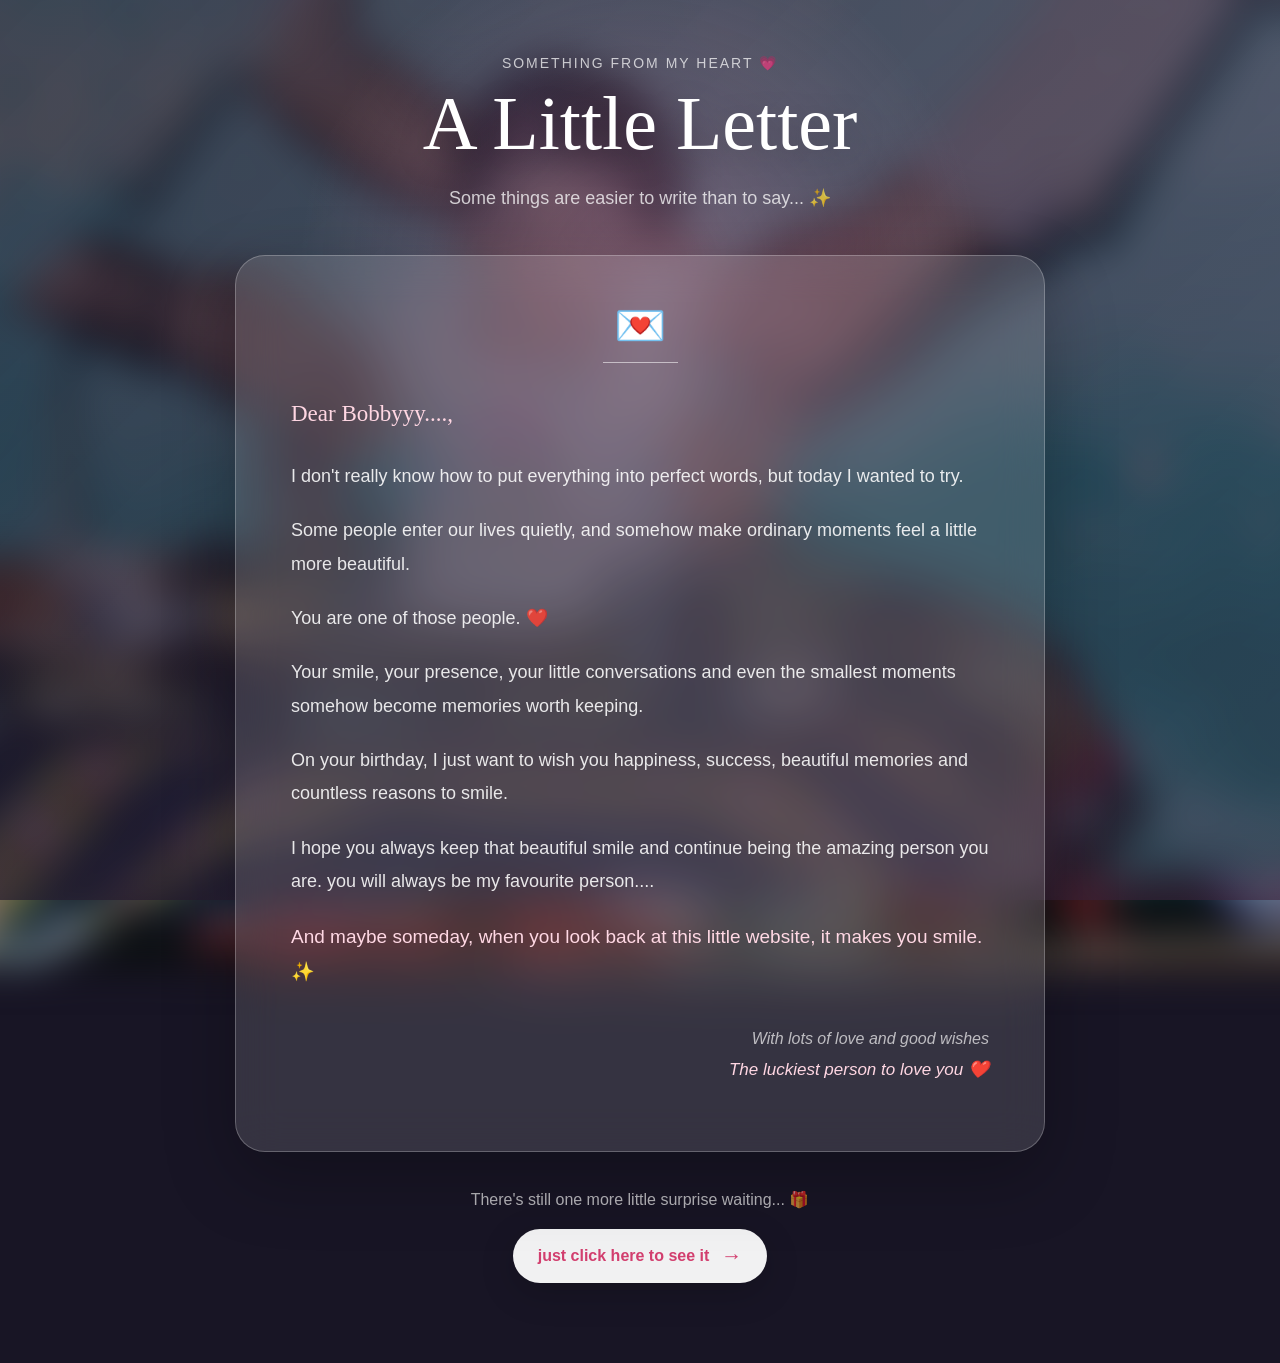
==== commit 26a6b625: "Update letter content and recipient name" ====
--- a/letter.html
+++ b/letter.html
@@ -56,7 +56,7 @@
             <div class="letter-line"></div>
 
             <p class="dear-text">
-                Dear Special Person,
+                Dear Bobbyyy....,
             </p>
 
             <p>
@@ -123,4 +123,4 @@
     </main>
 
 </body>
-</html>+</html>
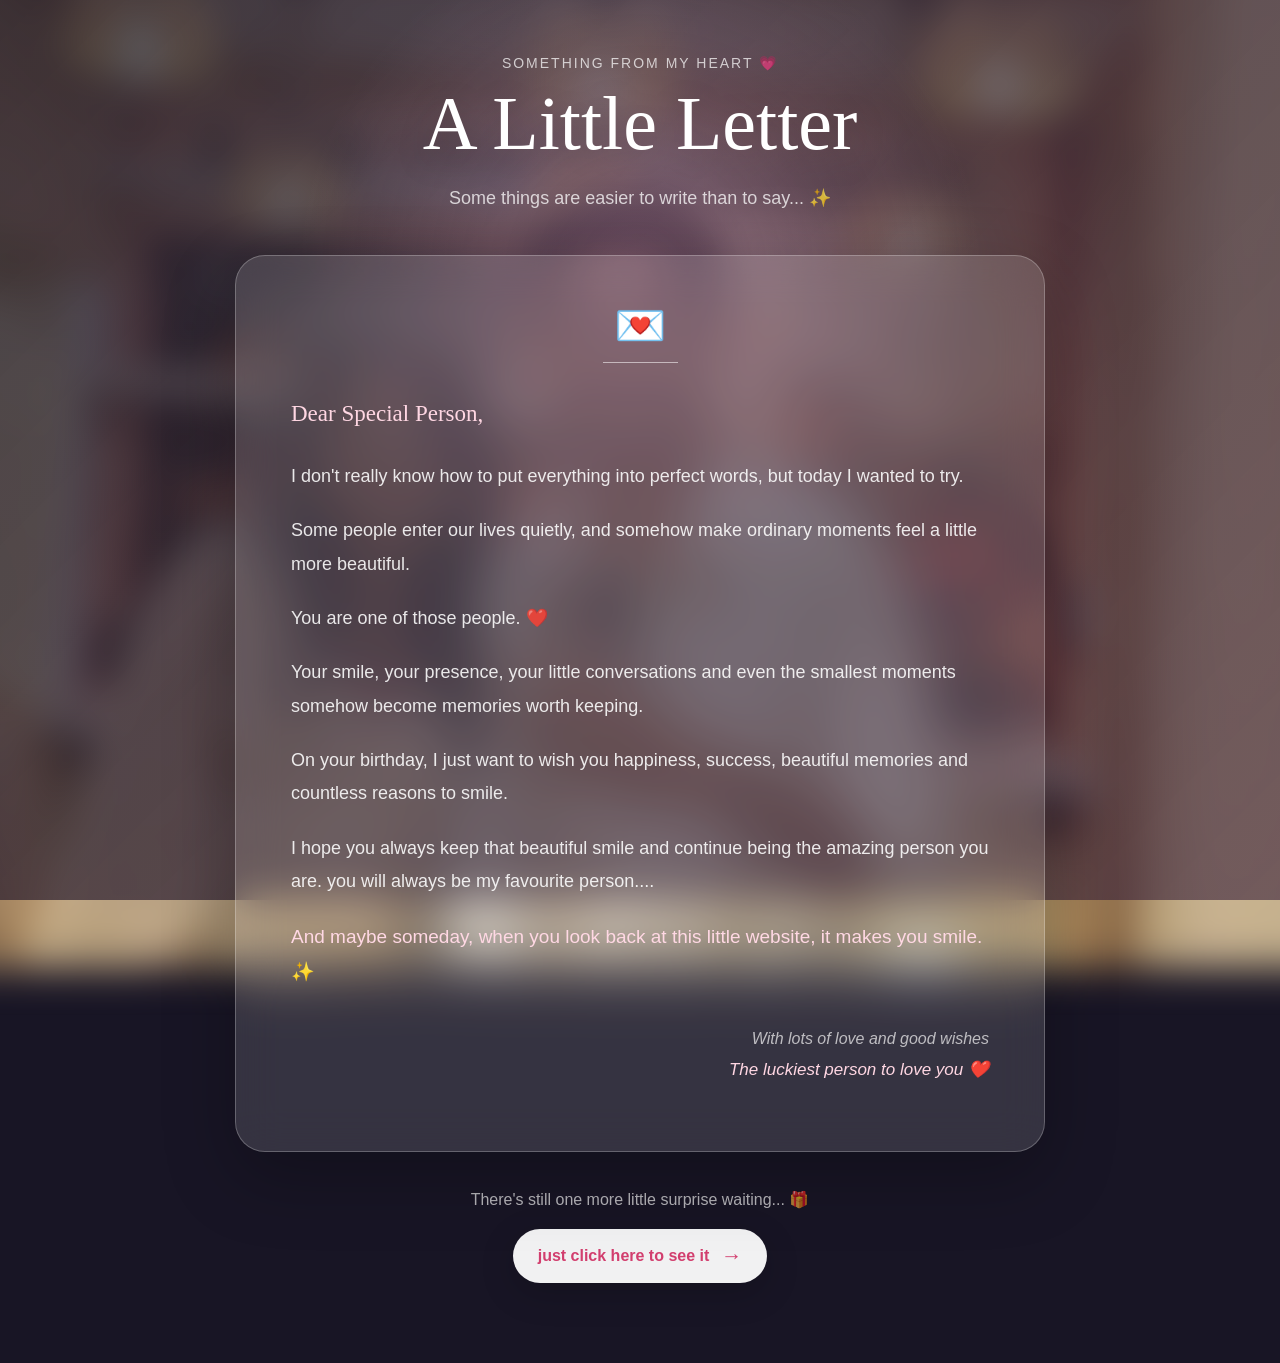
==== commit 783f2720: "Add files via upload" ====
--- a/letter.html
+++ b/letter.html
@@ -13,7 +13,7 @@
 <body class="letter-page">
 
     <!-- Background -->
-    <div class="letter-bg" style="background-image: url('images/6th.jpeg'); background-size: cover;"></div>
+    <div class="letter-bg" style="background-image: url('images/5th.jpeg'); background-size: cover;"></div>
     <div class="letter-overlay"></div>
 
     <!-- Floating particles -->
@@ -56,7 +56,7 @@
             <div class="letter-line"></div>
 
             <p class="dear-text">
-                Dear Bobbyyy....,
+                Dear Special Person,
             </p>
 
             <p>
@@ -123,4 +123,4 @@
     </main>
 
 </body>
-</html>
+</html>
